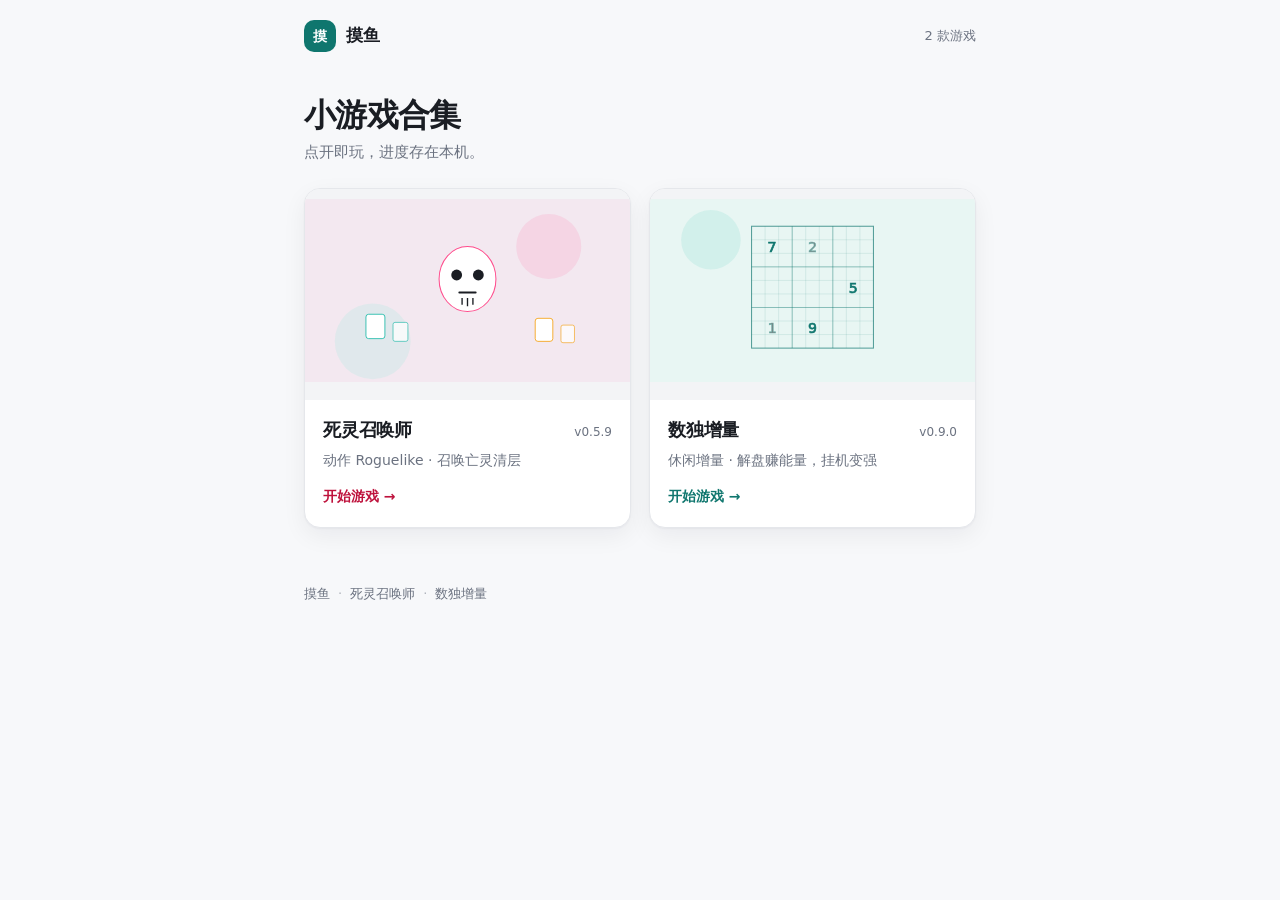
==== index.html @ 52857351 "style: clean light hub, drop how-to section" ====
<!DOCTYPE html>
<html lang="zh-CN">
<head>
  <meta charset="UTF-8" />
  <meta name="viewport" content="width=device-width, initial-scale=1" />
  <meta name="description" content="摸鱼小游戏合集 — 死灵召唤师、数独增量，即点即玩。" />
  <meta property="og:title" content="摸鱼 · 小游戏合集" />
  <meta property="og:description" content="死灵召唤师 · 数独增量 — 浏览器里开箱即玩" />
  <meta property="og:type" content="website" />
  <title>摸鱼 · 小游戏合集</title>
  <link rel="icon" href="assets/favicon.svg" type="image/svg+xml" />
  <link rel="stylesheet" href="css/style.css" />
</head>
<body>
  <header class="topbar">
    <a class="brand" href="./">
      <span class="brand-mark" aria-hidden="true">摸</span>
      <span class="brand-name">摸鱼</span>
    </a>
    <span class="online">2 款游戏</span>
  </header>

  <main>
    <section class="intro">
      <h1>小游戏合集</h1>
      <p>点开即玩，进度存在本机。</p>
    </section>

    <section class="games" aria-label="游戏列表">
      <article class="game-card">
        <a class="card-link" href="games/necromancer/" aria-label="开始游玩 死灵召唤师"></a>
        <div class="card-art art-necro" aria-hidden="true">
          <svg viewBox="0 0 480 270" xmlns="http://www.w3.org/2000/svg">
            <rect width="480" height="270" fill="#F3E8F0"/>
            <circle cx="360" cy="70" r="48" fill="#FF4D8D" opacity="0.12"/>
            <circle cx="100" cy="210" r="56" fill="#3DE7C7" opacity="0.1"/>
            <ellipse cx="240" cy="118" rx="42" ry="48" fill="#FFFFFF" stroke="#FF4D8D" stroke-width="1.5"/>
            <circle cx="224" cy="112" r="8" fill="#1A1D23"/>
            <circle cx="256" cy="112" r="8" fill="#1A1D23"/>
            <path d="M228 138h24" stroke="#1A1D23" stroke-width="3" stroke-linecap="round"/>
            <path d="M232 146v10M240 146v12M248 146v10" stroke="#1A1D23" stroke-width="2"/>
            <rect x="90" y="170" width="28" height="36" rx="4" fill="#FFFFFF" stroke="#14B8A6" stroke-width="1.2"/>
            <rect x="130" y="182" width="22" height="28" rx="3" fill="#FFFFFF" stroke="#14B8A6" stroke-width="1.2" opacity="0.75"/>
            <rect x="340" y="176" width="26" height="34" rx="4" fill="#FFFFFF" stroke="#F59E0B" stroke-width="1.2"/>
            <rect x="378" y="186" width="20" height="26" rx="3" fill="#FFFFFF" stroke="#F59E0B" stroke-width="1.2" opacity="0.75"/>
          </svg>
        </div>
        <div class="card-body">
          <div class="card-top">
            <h2>死灵召唤师</h2>
            <span class="ver">v0.5.9</span>
          </div>
          <p>动作 Roguelike · 召唤亡灵清层</p>
          <span class="play">开始游戏 →</span>
        </div>
      </article>

      <article class="game-card">
        <a class="card-link" href="games/sudoku/" aria-label="开始游玩 数独增量"></a>
        <div class="card-art art-sudoku" aria-hidden="true">
          <svg viewBox="0 0 480 270" xmlns="http://www.w3.org/2000/svg">
            <rect width="480" height="270" fill="#E8F6F3"/>
            <circle cx="90" cy="60" r="44" fill="#14B8A6" opacity="0.1"/>
            <g transform="translate(150,40)" stroke="#0F766E" fill="none">
              <rect width="180" height="180" stroke-width="1.5" opacity="0.7"/>
              <path d="M60 0v180M120 0v180M0 60h180M0 120h180" stroke-width="1.2" opacity="0.55"/>
              <path d="M20 0v180M40 0v180M80 0v180M100 0v180M140 0v180M160 0v180M0 20h180M0 40h180M0 80h180M0 100h180M0 140h180M0 160h180" stroke-width="0.6" opacity="0.25"/>
              <text x="30" y="38" text-anchor="middle" fill="#0F766E" font-size="22" font-family="Consolas, monospace">7</text>
              <text x="90" y="38" text-anchor="middle" fill="#1A1D23" font-size="22" font-family="Consolas, monospace" opacity="0.55">2</text>
              <text x="150" y="98" text-anchor="middle" fill="#0F766E" font-size="22" font-family="Consolas, monospace">5</text>
              <text x="30" y="158" text-anchor="middle" fill="#1A1D23" font-size="22" font-family="Consolas, monospace" opacity="0.55">1</text>
              <text x="90" y="158" text-anchor="middle" fill="#0F766E" font-size="22" font-family="Consolas, monospace">9</text>
            </g>
          </svg>
        </div>
        <div class="card-body">
          <div class="card-top">
            <h2>数独增量</h2>
            <span class="ver">v0.9.0</span>
          </div>
          <p>休闲增量 · 解盘赚能量，挂机变强</p>
          <span class="play">开始游戏 →</span>
        </div>
      </article>
    </section>
  </main>

  <footer class="footer">
    <span>摸鱼</span>
    <span class="sep">·</span>
    <a href="games/necromancer/">死灵召唤师</a>
    <span class="sep">·</span>
    <a href="games/sudoku/">数独增量</a>
  </footer>
</body>
</html>
---- css/style.css ----
/* 摸鱼 · 小游戏合集 — clean light */

:root {
  --bg: #F7F8FA;
  --surface: #FFFFFF;
  --ink: #1A1D23;
  --muted: #6B7280;
  --line: #E5E7EB;
  --teal: #0F766E;
  --teal-soft: #CCFBF1;
  --rose: #BE123C;
  --rose-soft: #FFE4E6;
  --radius: 16px;
  --font: "Segoe UI", "PingFang SC", "Microsoft YaHei", system-ui, -apple-system, sans-serif;
  --max: 720px;
  --shadow: 0 1px 2px rgba(16, 24, 40, 0.04), 0 8px 24px rgba(16, 24, 40, 0.06);
}

*,
*::before,
*::after {
  box-sizing: border-box;
}

body {
  margin: 0;
  min-height: 100vh;
  font-family: var(--font);
  font-size: 16px;
  line-height: 1.6;
  color: var(--ink);
  background: var(--bg);
  -webkit-font-smoothing: antialiased;
}

a {
  color: inherit;
  text-decoration: none;
}

/* topbar */
.topbar {
  display: flex;
  align-items: center;
  justify-content: space-between;
  max-width: var(--max);
  width: 100%;
  margin: 0 auto;
  padding: 20px 24px 8px;
}

.brand {
  display: inline-flex;
  align-items: center;
  gap: 10px;
}

.brand-mark {
  width: 32px;
  height: 32px;
  border-radius: 10px;
  display: grid;
  place-items: center;
  font-size: 14px;
  font-weight: 700;
  color: #fff;
  background: var(--teal);
}

.brand-name {
  font-weight: 700;
  font-size: 17px;
  letter-spacing: 0.02em;
}

.online {
  font-size: 13px;
  color: var(--muted);
}

/* intro */
.intro {
  max-width: var(--max);
  width: 100%;
  margin: 0 auto;
  padding: 28px 24px 20px;
}

.intro h1 {
  margin: 0 0 6px;
  font-size: 28px;
  font-weight: 700;
  letter-spacing: -0.02em;
  line-height: 1.2;
}

.intro p {
  margin: 0;
  color: var(--muted);
  font-size: 15px;
}

/* games */
.games {
  max-width: var(--max);
  width: 100%;
  margin: 0 auto;
  padding: 0 24px 48px;
  display: grid;
  gap: 16px;
}

.game-card {
  position: relative;
  background: var(--surface);
  border: 1px solid var(--line);
  border-radius: var(--radius);
  overflow: hidden;
  box-shadow: var(--shadow);
  transition: box-shadow 0.18s ease, transform 0.18s ease, border-color 0.18s ease;
}

.game-card:hover,
.game-card:focus-within {
  transform: translateY(-2px);
  border-color: #D1D5DB;
  box-shadow: 0 2px 4px rgba(16, 24, 40, 0.04), 0 14px 32px rgba(16, 24, 40, 0.1);
}

.card-link {
  position: absolute;
  inset: 0;
  z-index: 2;
  border-radius: inherit;
}

.card-link:focus-visible {
  outline: 2px solid var(--teal);
  outline-offset: 2px;
}

.card-art {
  aspect-ratio: 16 / 8;
  background: #F3F4F6;
}

.card-art svg {
  width: 100%;
  height: 100%;
}

.card-body {
  position: relative;
  z-index: 1;
  padding: 16px 18px 18px;
  pointer-events: none;
}

.card-top {
  display: flex;
  align-items: baseline;
  justify-content: space-between;
  gap: 12px;
  margin-bottom: 4px;
}

.card-top h2 {
  margin: 0;
  font-size: 18px;
  font-weight: 700;
  letter-spacing: -0.01em;
}

.ver {
  font-size: 12px;
  color: var(--muted);
  font-variant-numeric: tabular-nums;
}

.card-body p {
  margin: 0 0 12px;
  color: var(--muted);
  font-size: 14px;
}

.play {
  font-size: 14px;
  font-weight: 600;
  color: var(--teal);
}

.game-card:first-child .play {
  color: var(--rose);
}

/* footer */
.footer {
  max-width: var(--max);
  width: 100%;
  margin: 0 auto;
  padding: 8px 24px 40px;
  display: flex;
  flex-wrap: wrap;
  align-items: center;
  gap: 8px;
  font-size: 13px;
  color: var(--muted);
}

.footer a:hover {
  color: var(--ink);
}

.footer .sep {
  opacity: 0.5;
}

/* responsive */
@media (min-width: 640px) {
  .games {
    grid-template-columns: 1fr 1fr;
    gap: 18px;
  }

  .card-art {
    aspect-ratio: 16 / 10;
  }

  .intro {
    padding-top: 36px;
    padding-bottom: 24px;
  }

  .intro h1 {
    font-size: 32px;
  }
}

@media (max-width: 639px) {
  .topbar,
  .intro,
  .games,
  .footer {
    padding-left: 16px;
    padding-right: 16px;
  }
}

@media (prefers-reduced-motion: reduce) {
  .game-card {
    transition: none;
  }

  .game-card:hover,
  .game-card:focus-within {
    transform: none;
  }
}
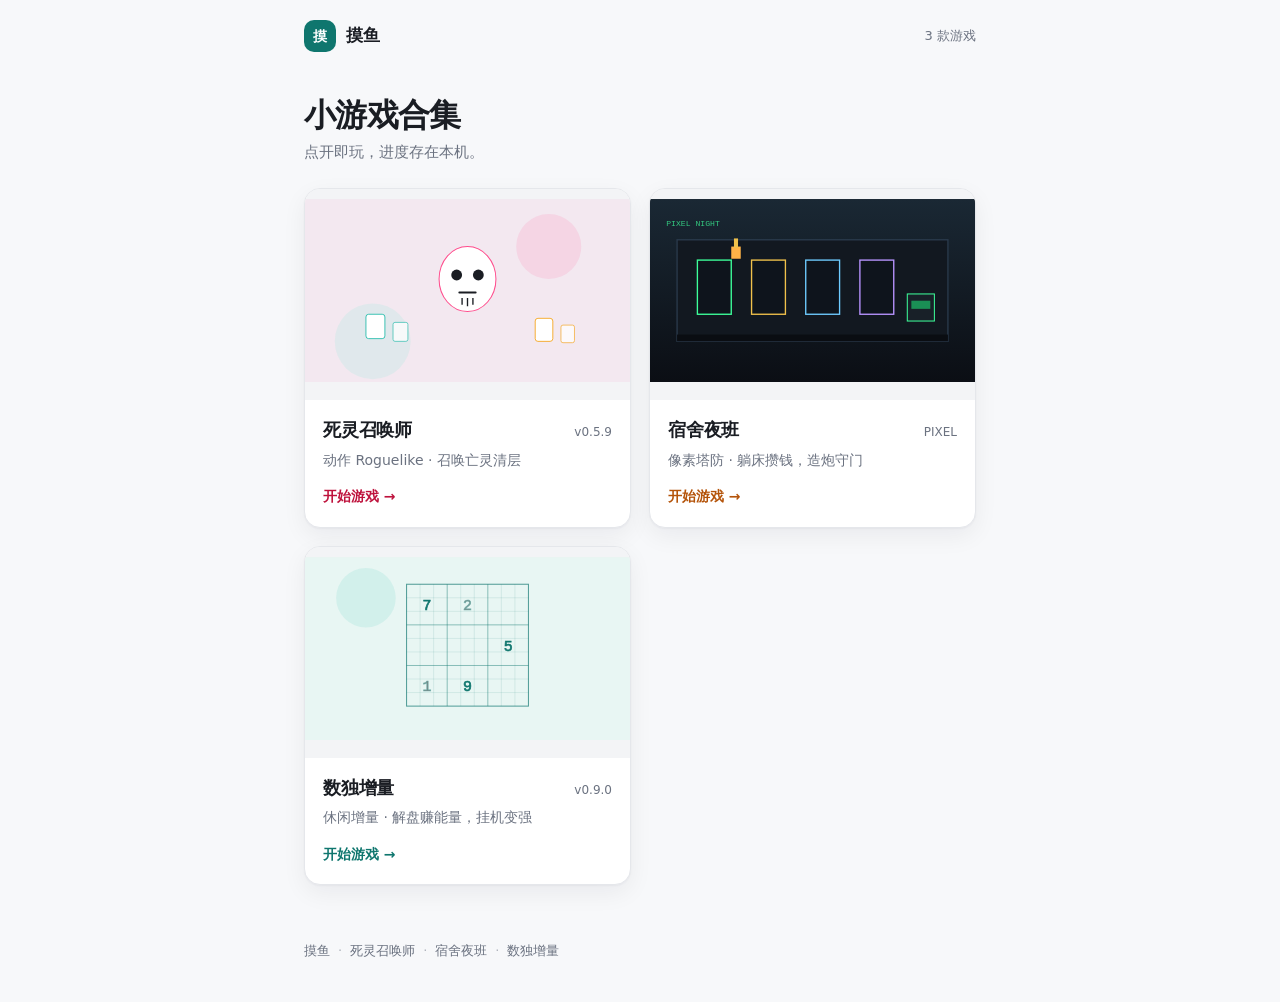
==== commit c12e72d2: "feat: add dorm night pixel tower defense to hub" ====
--- a/index.html
+++ b/index.html
@@ -3,9 +3,9 @@
 <head>
   <meta charset="UTF-8" />
   <meta name="viewport" content="width=device-width, initial-scale=1" />
-  <meta name="description" content="摸鱼小游戏合集 — 死灵召唤师、数独增量，即点即玩。" />
+  <meta name="description" content="摸鱼小游戏合集 — 死灵召唤师、数独增量、宿舍夜班，即点即玩。" />
   <meta property="og:title" content="摸鱼 · 小游戏合集" />
-  <meta property="og:description" content="死灵召唤师 · 数独增量 — 浏览器里开箱即玩" />
+  <meta property="og:description" content="死灵召唤师 · 数独增量 · 宿舍夜班 — 浏览器里开箱即玩" />
   <meta property="og:type" content="website" />
   <title>摸鱼 · 小游戏合集</title>
   <link rel="icon" href="assets/favicon.svg" type="image/svg+xml" />
@@ -17,7 +17,7 @@
       <span class="brand-mark" aria-hidden="true">摸</span>
       <span class="brand-name">摸鱼</span>
     </a>
-    <span class="online">2 款游戏</span>
+    <span class="online">3 款游戏</span>
   </header>
 
   <main>
@@ -27,7 +27,7 @@
     </section>
 
     <section class="games" aria-label="游戏列表">
-      <article class="game-card">
+      <article class="game-card" data-accent="rose">
         <a class="card-link" href="games/necromancer/" aria-label="开始游玩 死灵召唤师"></a>
         <div class="card-art art-necro" aria-hidden="true">
           <svg viewBox="0 0 480 270" xmlns="http://www.w3.org/2000/svg">
@@ -51,6 +51,46 @@
             <span class="ver">v0.5.9</span>
           </div>
           <p>动作 Roguelike · 召唤亡灵清层</p>
+          <span class="play">开始游戏 →</span>
+        </div>
+      </article>
+
+      <article class="game-card" data-accent="amber">
+        <a class="card-link" href="games/dorm-night/" aria-label="开始游玩 宿舍夜班"></a>
+        <div class="card-art art-dorm" aria-hidden="true">
+          <svg viewBox="0 0 480 270" xmlns="http://www.w3.org/2000/svg">
+            <rect width="480" height="270" fill="#141B24"/>
+            <rect x="0" y="0" width="480" height="270" fill="url(#gD)"/>
+            <defs>
+              <linearGradient id="gD" x1="0" y1="0" x2="0" y2="1">
+                <stop offset="0%" stop-color="#1a2834"/>
+                <stop offset="100%" stop-color="#0b0e14"/>
+              </linearGradient>
+            </defs>
+            <!-- pixel corridor -->
+            <rect x="40" y="60" width="400" height="150" fill="#121820" stroke="#2a3a4c" stroke-width="2"/>
+            <rect x="40" y="200" width="400" height="10" fill="#0a0d12"/>
+            <!-- doors -->
+            <rect x="70" y="90" width="50" height="80" fill="#0e141c" stroke="#3dff9a" stroke-width="2"/>
+            <rect x="150" y="90" width="50" height="80" fill="#0e141c" stroke="#f0c14b" stroke-width="2"/>
+            <rect x="230" y="90" width="50" height="80" fill="#0e141c" stroke="#6ecbff" stroke-width="2"/>
+            <rect x="310" y="90" width="50" height="80" fill="#0e141c" stroke="#b894ff" stroke-width="2"/>
+            <!-- bed -->
+            <rect x="380" y="140" width="40" height="40" fill="#182028" stroke="#3dff9a" stroke-width="1.5"/>
+            <rect x="386" y="150" width="28" height="12" fill="#1a8f55"/>
+            <!-- turret -->
+            <rect x="120" y="70" width="14" height="18" fill="#ffb347"/>
+            <rect x="124" y="58" width="6" height="14" fill="#f0c14b"/>
+            <!-- scanlines hint -->
+            <text x="24" y="40" fill="#3dff9a" font-size="12" font-family="Consolas, monospace" opacity="0.75">PIXEL NIGHT</text>
+          </svg>
+        </div>
+        <div class="card-body">
+          <div class="card-top">
+            <h2>宿舍夜班</h2>
+            <span class="ver">PIXEL</span>
+          </div>
+          <p>像素塔防 · 躺床攒钱，造炮守门</p>
           <span class="play">开始游戏 →</span>
         </div>
       </article>
@@ -90,6 +130,8 @@
     <span class="sep">·</span>
     <a href="games/necromancer/">死灵召唤师</a>
     <span class="sep">·</span>
+    <a href="games/dorm-night/">宿舍夜班</a>
+    <span class="sep">·</span>
     <a href="games/sudoku/">数独增量</a>
   </footer>
 </body>
--- a/css/style.css
+++ b/css/style.css
@@ -189,8 +189,12 @@
   color: var(--teal);
 }
 
-.game-card:first-child .play {
+.game-card[data-accent="rose"] .play {
   color: var(--rose);
+}
+
+.game-card[data-accent="amber"] .play {
+  color: #B45309;
 }
 
 /* footer */
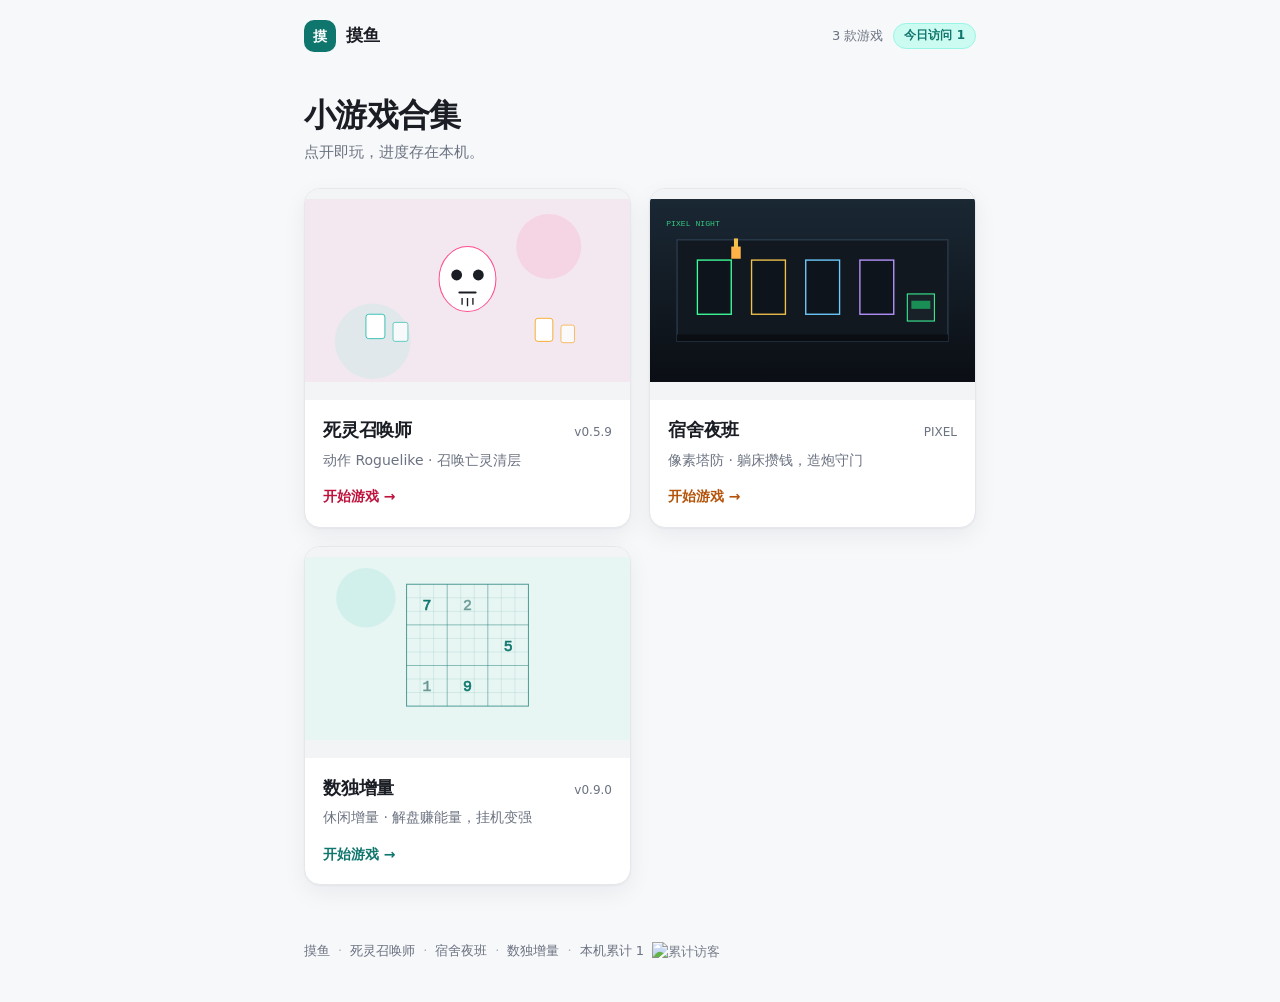
==== commit 0bbf8004: "feat: show today visit count on hub homepage" ====
--- a/index.html
+++ b/index.html
@@ -17,7 +17,10 @@
       <span class="brand-mark" aria-hidden="true">摸</span>
       <span class="brand-name">摸鱼</span>
     </a>
-    <span class="online">3 款游戏</span>
+    <div class="top-stats">
+      <span class="online">3 款游戏</span>
+      <span class="visit-chip" id="visitToday">今日访问 …</span>
+    </div>
   </header>
 
   <main>
@@ -133,6 +136,16 @@
     <a href="games/dorm-night/">宿舍夜班</a>
     <span class="sep">·</span>
     <a href="games/sudoku/">数独增量</a>
+    <span class="sep">·</span>
+    <span id="visitLocalTotal" class="visit-foot">本机累计 —</span>
+    <img
+      class="visitor-badge"
+      src="https://visitor-badge.laobi.icu/badge?page_id=Wonton99.moyu&left_text=visitors&right_color=0F766E"
+      alt="累计访客"
+      height="20"
+      loading="lazy"
+    />
   </footer>
+  <script src="js/visit.js" defer></script>
 </body>
 </html>
--- a/css/style.css
+++ b/css/style.css
@@ -78,6 +78,41 @@
   color: var(--muted);
 }
 
+.top-stats {
+  display: inline-flex;
+  align-items: center;
+  gap: 10px;
+  flex-wrap: wrap;
+  justify-content: flex-end;
+}
+
+.visit-chip {
+  display: inline-flex;
+  align-items: center;
+  gap: 4px;
+  font-size: 12px;
+  font-weight: 600;
+  color: var(--teal);
+  background: var(--teal-soft);
+  border: 1px solid #99F6E4;
+  border-radius: 999px;
+  padding: 2px 10px;
+  font-variant-numeric: tabular-nums;
+  white-space: nowrap;
+}
+
+.visit-foot {
+  font-variant-numeric: tabular-nums;
+}
+
+.visitor-badge {
+  display: inline-block;
+  vertical-align: middle;
+  height: 20px;
+  width: auto;
+  opacity: 0.92;
+}
+
 /* intro */
 .intro {
   max-width: var(--max);
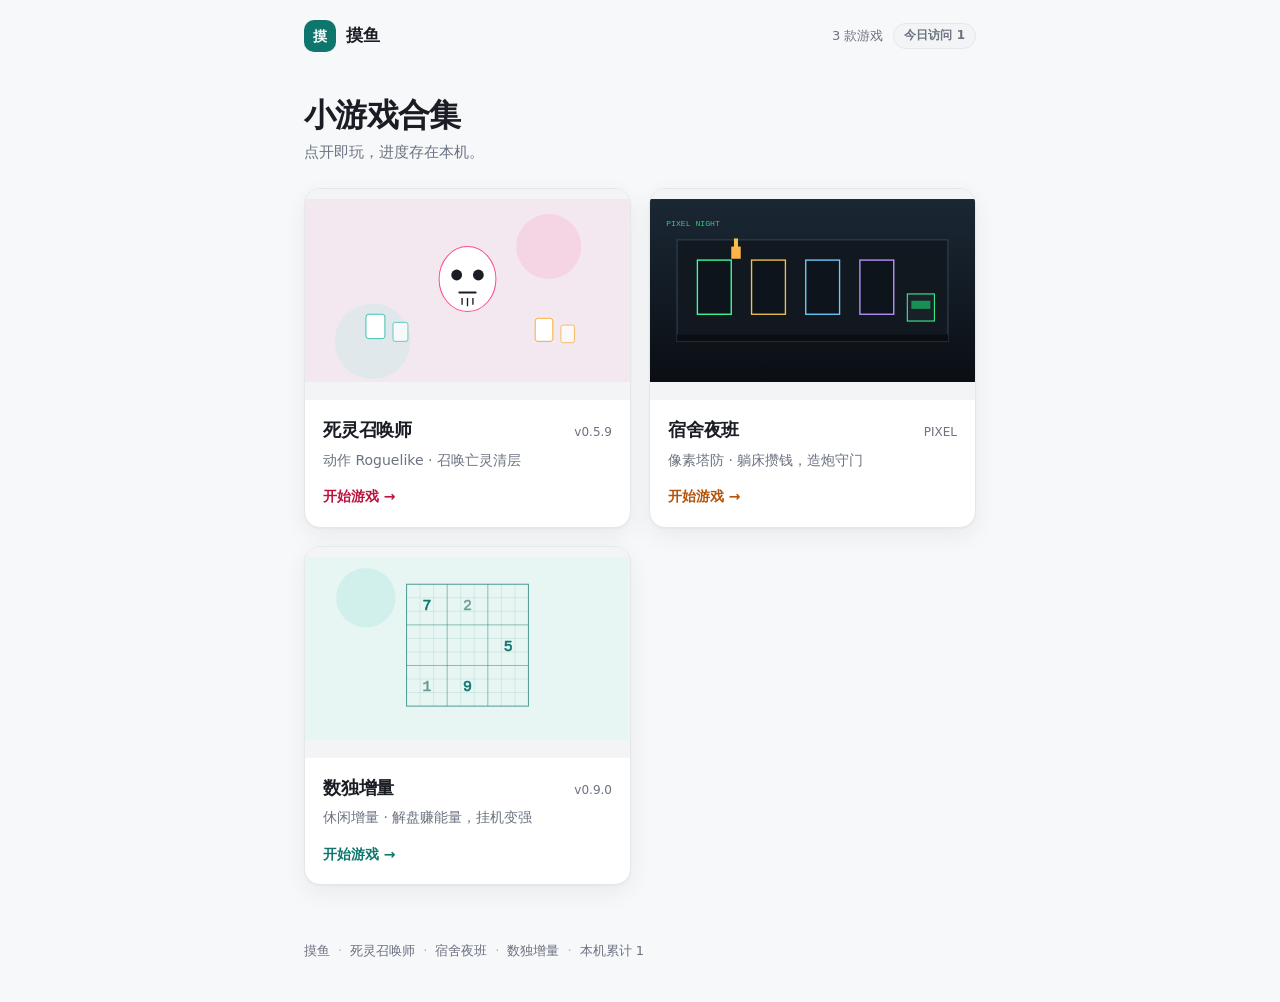
==== commit 79f36991: "feat: count site-wide daily PV via Abacus" ====
--- a/index.html
+++ b/index.html
@@ -19,7 +19,7 @@
     </a>
     <div class="top-stats">
       <span class="online">3 款游戏</span>
-      <span class="visit-chip" id="visitToday">今日访问 …</span>
+      <span class="visit-chip" id="visitToday" data-source="local">今日访问 …</span>
     </div>
   </header>
 
@@ -137,14 +137,7 @@
     <span class="sep">·</span>
     <a href="games/sudoku/">数独增量</a>
     <span class="sep">·</span>
-    <span id="visitLocalTotal" class="visit-foot">本机累计 —</span>
-    <img
-      class="visitor-badge"
-      src="https://visitor-badge.laobi.icu/badge?page_id=Wonton99.moyu&left_text=visitors&right_color=0F766E"
-      alt="累计访客"
-      height="20"
-      loading="lazy"
-    />
+    <span id="visitLocalTotal" class="visit-foot" data-source="local">累计访问 …</span>
   </footer>
   <script src="js/visit.js" defer></script>
 </body>
--- a/css/style.css
+++ b/css/style.css
@@ -101,16 +101,14 @@
   white-space: nowrap;
 }
 
+.visit-chip[data-source="local"] {
+  color: var(--muted);
+  background: #F3F4F6;
+  border-color: var(--line);
+}
+
 .visit-foot {
   font-variant-numeric: tabular-nums;
-}
-
-.visitor-badge {
-  display: inline-block;
-  vertical-align: middle;
-  height: 20px;
-  width: auto;
-  opacity: 0.92;
 }
 
 /* intro */
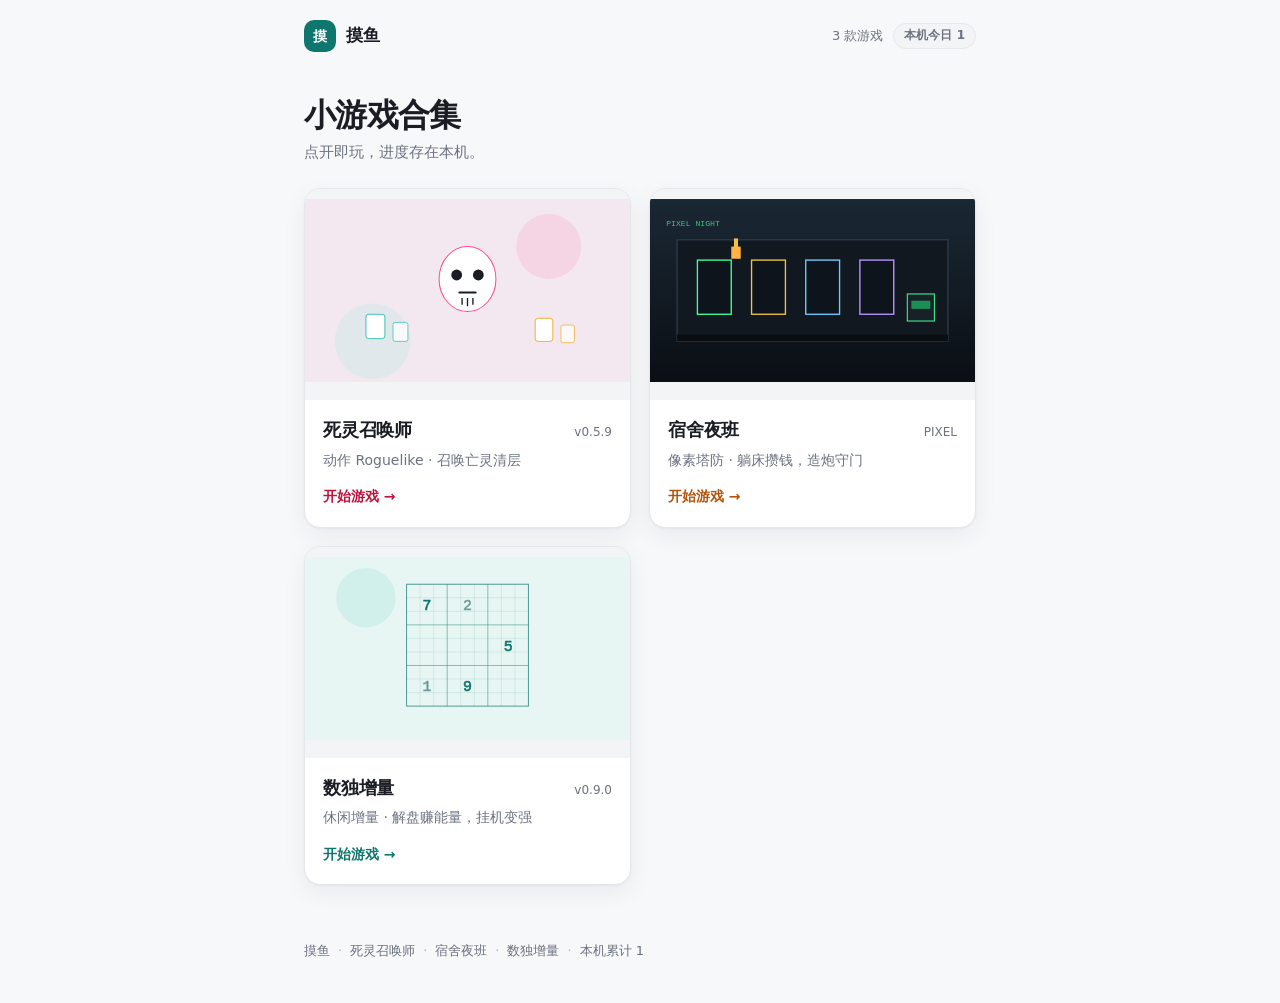
==== commit df441264: "fix: label site-wide PV clearly and dual-count with busuanzi" ====
--- a/index.html
+++ b/index.html
@@ -19,7 +19,7 @@
     </a>
     <div class="top-stats">
       <span class="online">3 款游戏</span>
-      <span class="visit-chip" id="visitToday" data-source="local">今日访问 …</span>
+      <span class="visit-chip" id="visitToday" data-source="local">统计中…</span>
     </div>
   </header>
 
@@ -139,6 +139,11 @@
     <span class="sep">·</span>
     <span id="visitLocalTotal" class="visit-foot" data-source="local">累计访问 …</span>
   </footer>
-  <script src="js/visit.js" defer></script>
+  <!-- busuanzi 需要容器在 DOM 中存在（数值由脚本填入，再由 visit.js 读取） -->
+  <div class="busuanzi-anchor" aria-hidden="true">
+    <span id="busuanzi_container_site_pv">本站PV:<span id="busuanzi_value_site_pv"></span></span>
+    <span id="busuanzi_container_site_uv">本站UV:<span id="busuanzi_value_site_uv"></span></span>
+  </div>
+  <script src="js/visit.js?v=pv2" defer></script>
 </body>
 </html>
--- a/css/style.css
+++ b/css/style.css
@@ -101,14 +101,30 @@
   white-space: nowrap;
 }
 
-.visit-chip[data-source="local"] {
+.visit-chip[data-source="local"],
+.visit-chip[data-source="mixed"] {
   color: var(--muted);
   background: #F3F4F6;
   border-color: var(--line);
 }
 
+.visit-chip[data-source="global"] {
+  color: var(--teal);
+  background: var(--teal-soft);
+  border-color: #99F6E4;
+}
+
 .visit-foot {
   font-variant-numeric: tabular-nums;
+}
+
+.busuanzi-anchor {
+  position: absolute;
+  width: 1px;
+  height: 1px;
+  overflow: hidden;
+  clip: rect(0 0 0 0);
+  white-space: nowrap;
 }
 
 /* intro */
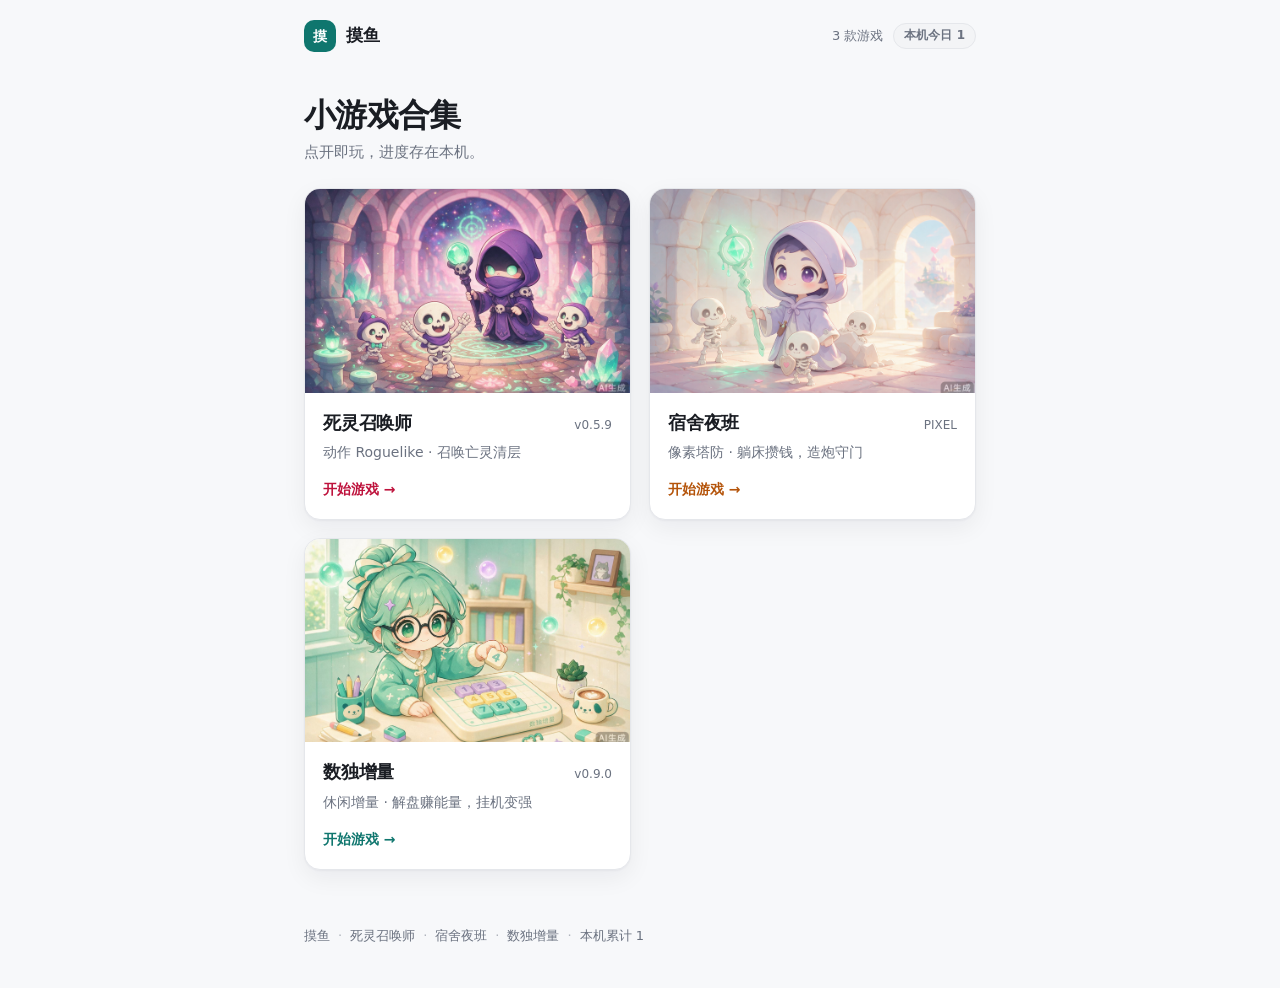
==== commit f7b164d1: "feat: chibi covers for all games; sync updated dorm night" ====
--- a/index.html
+++ b/index.html
@@ -33,20 +33,7 @@
       <article class="game-card" data-accent="rose">
         <a class="card-link" href="games/necromancer/" aria-label="开始游玩 死灵召唤师"></a>
         <div class="card-art art-necro" aria-hidden="true">
-          <svg viewBox="0 0 480 270" xmlns="http://www.w3.org/2000/svg">
-            <rect width="480" height="270" fill="#F3E8F0"/>
-            <circle cx="360" cy="70" r="48" fill="#FF4D8D" opacity="0.12"/>
-            <circle cx="100" cy="210" r="56" fill="#3DE7C7" opacity="0.1"/>
-            <ellipse cx="240" cy="118" rx="42" ry="48" fill="#FFFFFF" stroke="#FF4D8D" stroke-width="1.5"/>
-            <circle cx="224" cy="112" r="8" fill="#1A1D23"/>
-            <circle cx="256" cy="112" r="8" fill="#1A1D23"/>
-            <path d="M228 138h24" stroke="#1A1D23" stroke-width="3" stroke-linecap="round"/>
-            <path d="M232 146v10M240 146v12M248 146v10" stroke="#1A1D23" stroke-width="2"/>
-            <rect x="90" y="170" width="28" height="36" rx="4" fill="#FFFFFF" stroke="#14B8A6" stroke-width="1.2"/>
-            <rect x="130" y="182" width="22" height="28" rx="3" fill="#FFFFFF" stroke="#14B8A6" stroke-width="1.2" opacity="0.75"/>
-            <rect x="340" y="176" width="26" height="34" rx="4" fill="#FFFFFF" stroke="#F59E0B" stroke-width="1.2"/>
-            <rect x="378" y="186" width="20" height="26" rx="3" fill="#FFFFFF" stroke="#F59E0B" stroke-width="1.2" opacity="0.75"/>
-          </svg>
+          <img src="assets/covers/cover-necromancer.png" alt="" width="1536" height="1024" loading="lazy" />
         </div>
         <div class="card-body">
           <div class="card-top">
@@ -61,32 +48,7 @@
       <article class="game-card" data-accent="amber">
         <a class="card-link" href="games/dorm-night/" aria-label="开始游玩 宿舍夜班"></a>
         <div class="card-art art-dorm" aria-hidden="true">
-          <svg viewBox="0 0 480 270" xmlns="http://www.w3.org/2000/svg">
-            <rect width="480" height="270" fill="#141B24"/>
-            <rect x="0" y="0" width="480" height="270" fill="url(#gD)"/>
-            <defs>
-              <linearGradient id="gD" x1="0" y1="0" x2="0" y2="1">
-                <stop offset="0%" stop-color="#1a2834"/>
-                <stop offset="100%" stop-color="#0b0e14"/>
-              </linearGradient>
-            </defs>
-            <!-- pixel corridor -->
-            <rect x="40" y="60" width="400" height="150" fill="#121820" stroke="#2a3a4c" stroke-width="2"/>
-            <rect x="40" y="200" width="400" height="10" fill="#0a0d12"/>
-            <!-- doors -->
-            <rect x="70" y="90" width="50" height="80" fill="#0e141c" stroke="#3dff9a" stroke-width="2"/>
-            <rect x="150" y="90" width="50" height="80" fill="#0e141c" stroke="#f0c14b" stroke-width="2"/>
-            <rect x="230" y="90" width="50" height="80" fill="#0e141c" stroke="#6ecbff" stroke-width="2"/>
-            <rect x="310" y="90" width="50" height="80" fill="#0e141c" stroke="#b894ff" stroke-width="2"/>
-            <!-- bed -->
-            <rect x="380" y="140" width="40" height="40" fill="#182028" stroke="#3dff9a" stroke-width="1.5"/>
-            <rect x="386" y="150" width="28" height="12" fill="#1a8f55"/>
-            <!-- turret -->
-            <rect x="120" y="70" width="14" height="18" fill="#ffb347"/>
-            <rect x="124" y="58" width="6" height="14" fill="#f0c14b"/>
-            <!-- scanlines hint -->
-            <text x="24" y="40" fill="#3dff9a" font-size="12" font-family="Consolas, monospace" opacity="0.75">PIXEL NIGHT</text>
-          </svg>
+          <img src="assets/covers/cover-dorm-night.png" alt="" width="1536" height="1024" loading="lazy" />
         </div>
         <div class="card-body">
           <div class="card-top">
@@ -101,20 +63,7 @@
       <article class="game-card">
         <a class="card-link" href="games/sudoku/" aria-label="开始游玩 数独增量"></a>
         <div class="card-art art-sudoku" aria-hidden="true">
-          <svg viewBox="0 0 480 270" xmlns="http://www.w3.org/2000/svg">
-            <rect width="480" height="270" fill="#E8F6F3"/>
-            <circle cx="90" cy="60" r="44" fill="#14B8A6" opacity="0.1"/>
-            <g transform="translate(150,40)" stroke="#0F766E" fill="none">
-              <rect width="180" height="180" stroke-width="1.5" opacity="0.7"/>
-              <path d="M60 0v180M120 0v180M0 60h180M0 120h180" stroke-width="1.2" opacity="0.55"/>
-              <path d="M20 0v180M40 0v180M80 0v180M100 0v180M140 0v180M160 0v180M0 20h180M0 40h180M0 80h180M0 100h180M0 140h180M0 160h180" stroke-width="0.6" opacity="0.25"/>
-              <text x="30" y="38" text-anchor="middle" fill="#0F766E" font-size="22" font-family="Consolas, monospace">7</text>
-              <text x="90" y="38" text-anchor="middle" fill="#1A1D23" font-size="22" font-family="Consolas, monospace" opacity="0.55">2</text>
-              <text x="150" y="98" text-anchor="middle" fill="#0F766E" font-size="22" font-family="Consolas, monospace">5</text>
-              <text x="30" y="158" text-anchor="middle" fill="#1A1D23" font-size="22" font-family="Consolas, monospace" opacity="0.55">1</text>
-              <text x="90" y="158" text-anchor="middle" fill="#0F766E" font-size="22" font-family="Consolas, monospace">9</text>
-            </g>
-          </svg>
+          <img src="assets/covers/cover-sudoku.png" alt="" width="1536" height="1024" loading="lazy" />
         </div>
         <div class="card-body">
           <div class="card-top">
@@ -144,6 +93,6 @@
     <span id="busuanzi_container_site_pv">本站PV:<span id="busuanzi_value_site_pv"></span></span>
     <span id="busuanzi_container_site_uv">本站UV:<span id="busuanzi_value_site_uv"></span></span>
   </div>
-  <script src="js/visit.js?v=pv2" defer></script>
+  <script src="js/visit.js?v=pv4" defer></script>
 </body>
 </html>
--- a/css/style.css
+++ b/css/style.css
@@ -191,11 +191,15 @@
 .card-art {
   aspect-ratio: 16 / 8;
   background: #F3F4F6;
-}
-
+  overflow: hidden;
+}
+
+.card-art img,
 .card-art svg {
   width: 100%;
   height: 100%;
+  object-fit: cover;
+  display: block;
 }
 
 .card-body {
